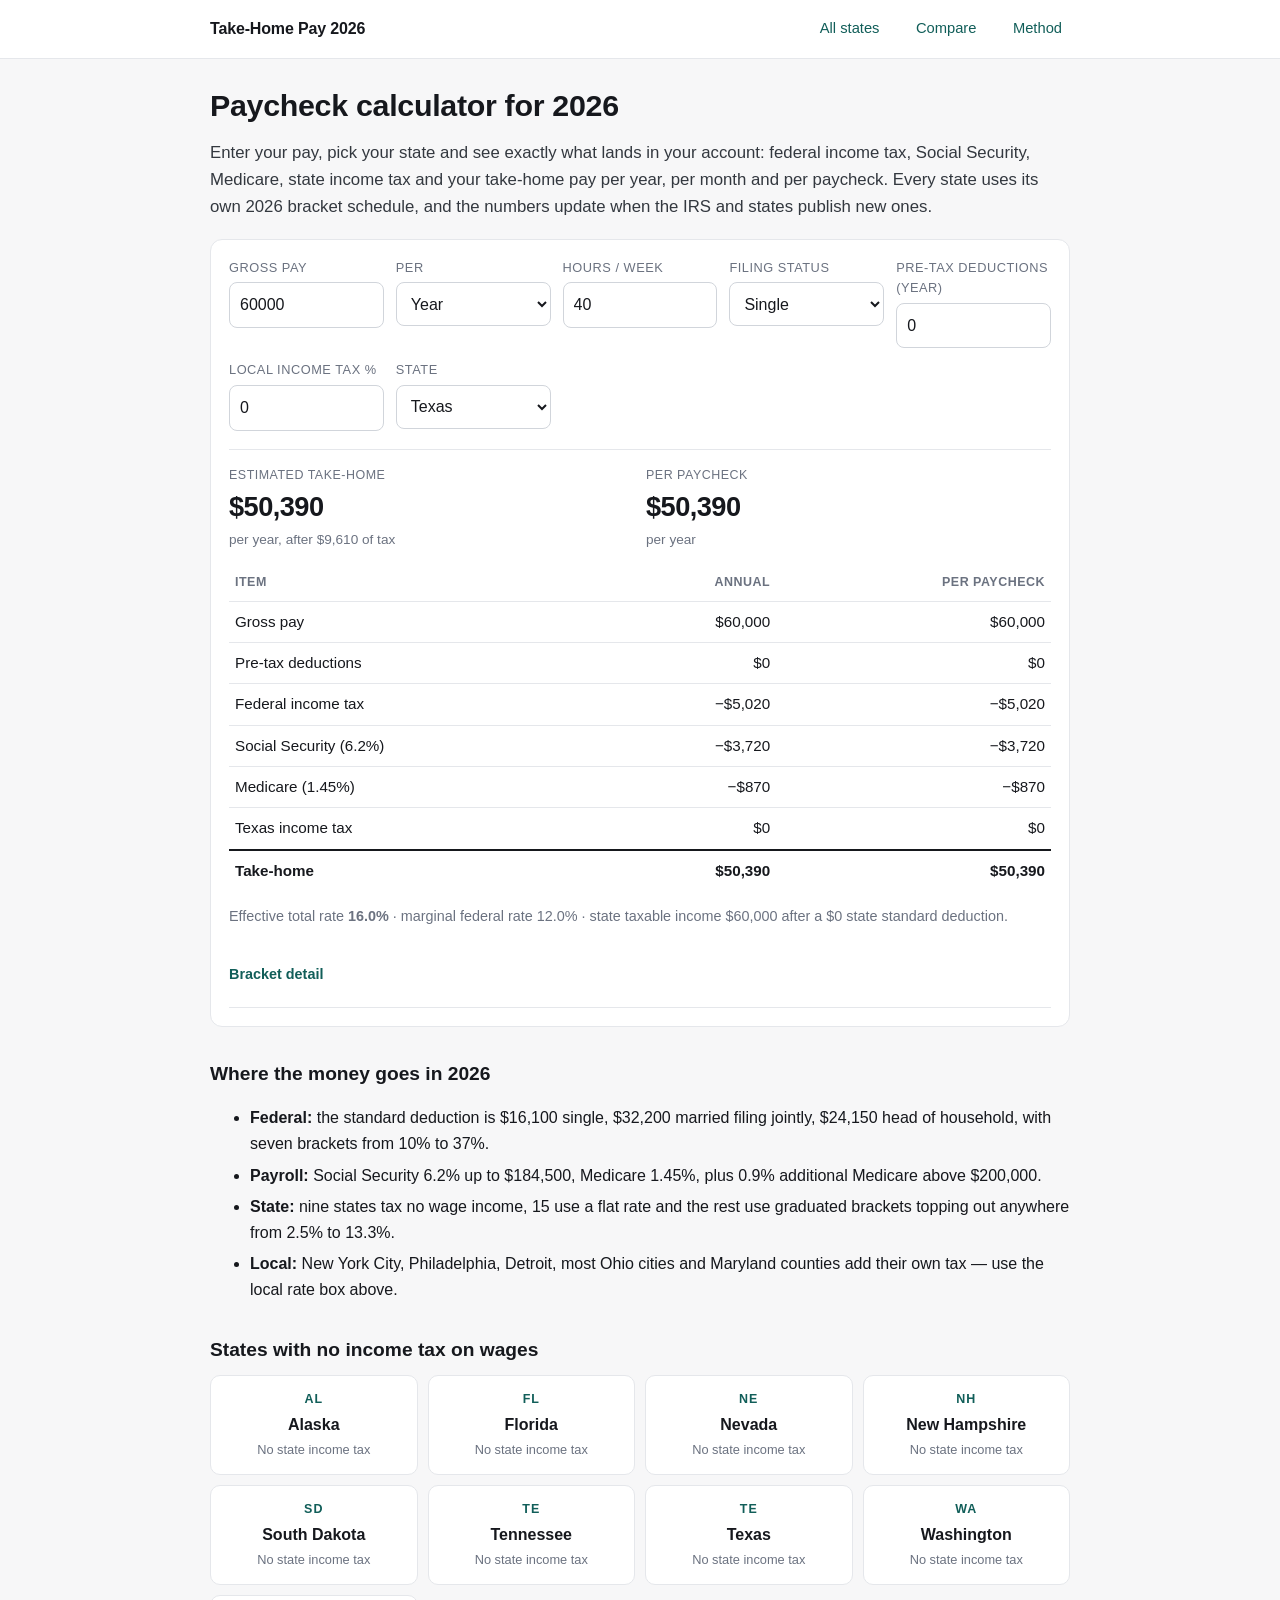
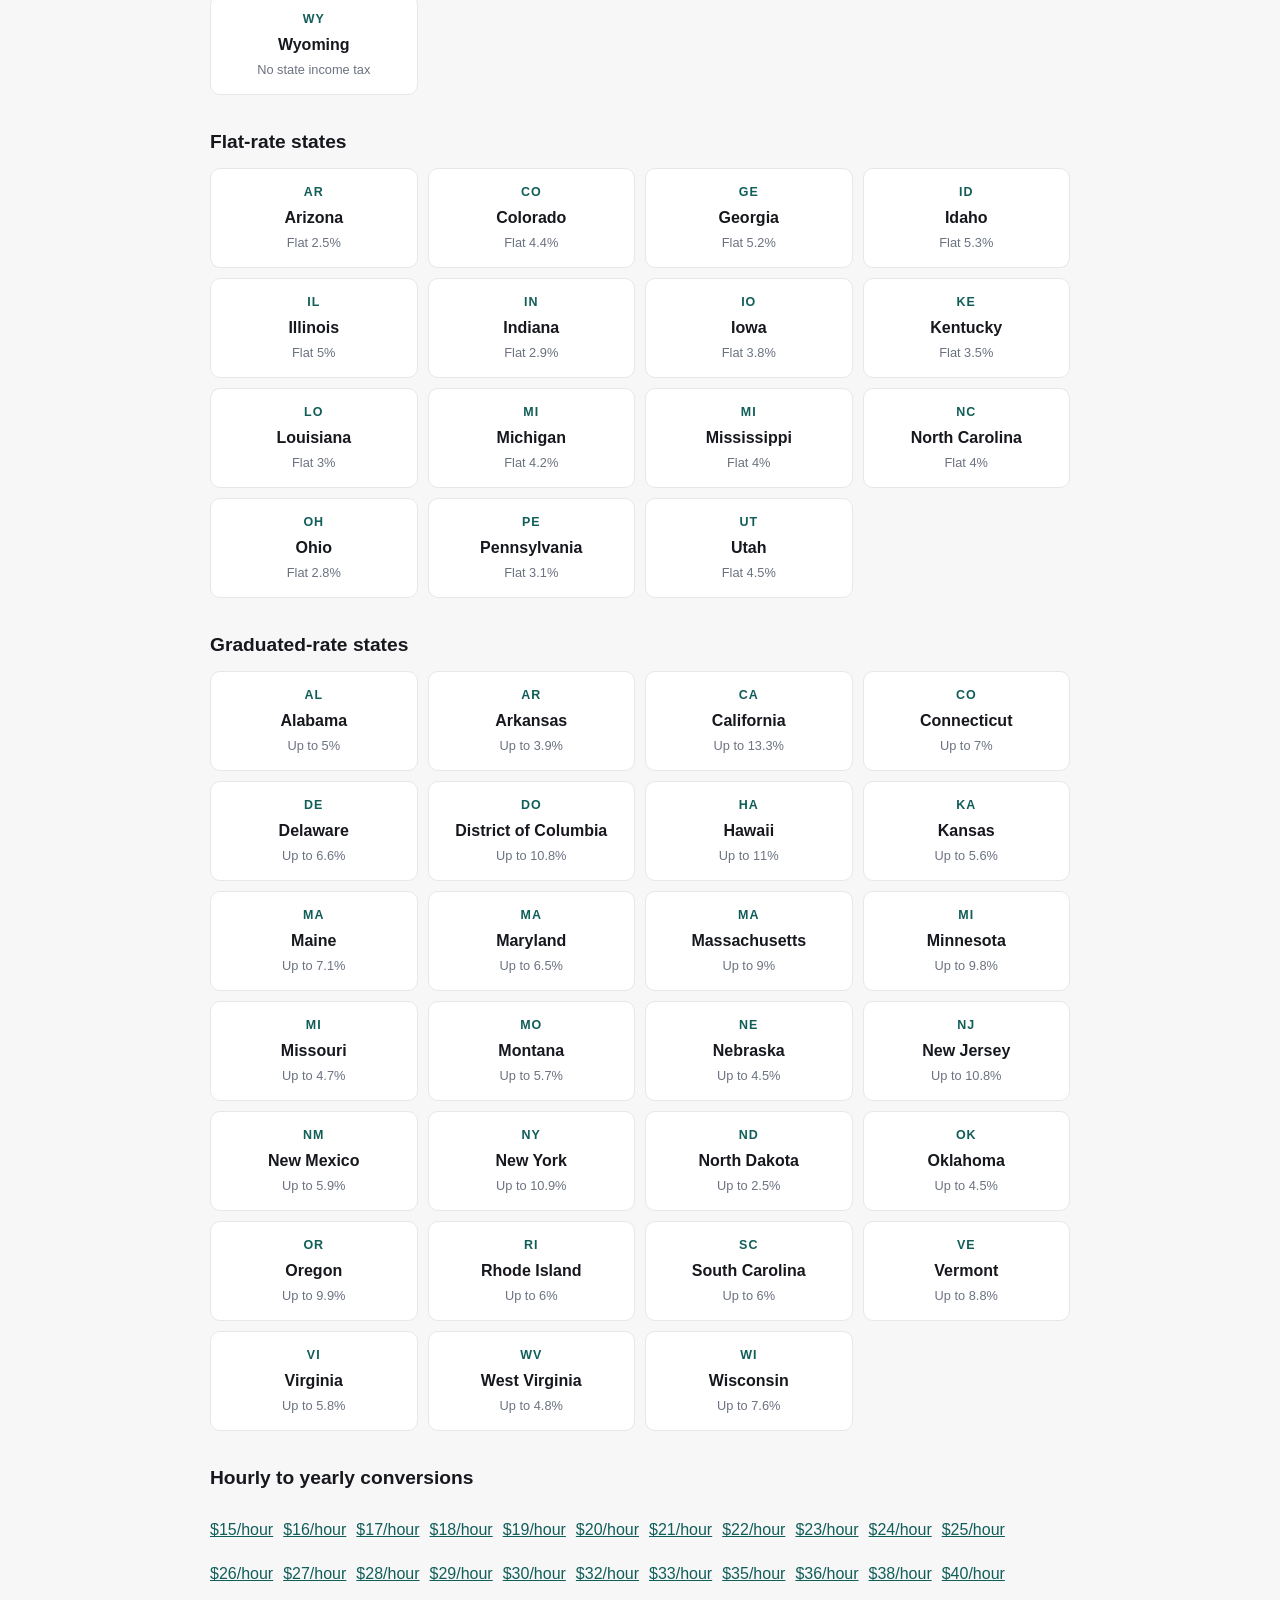
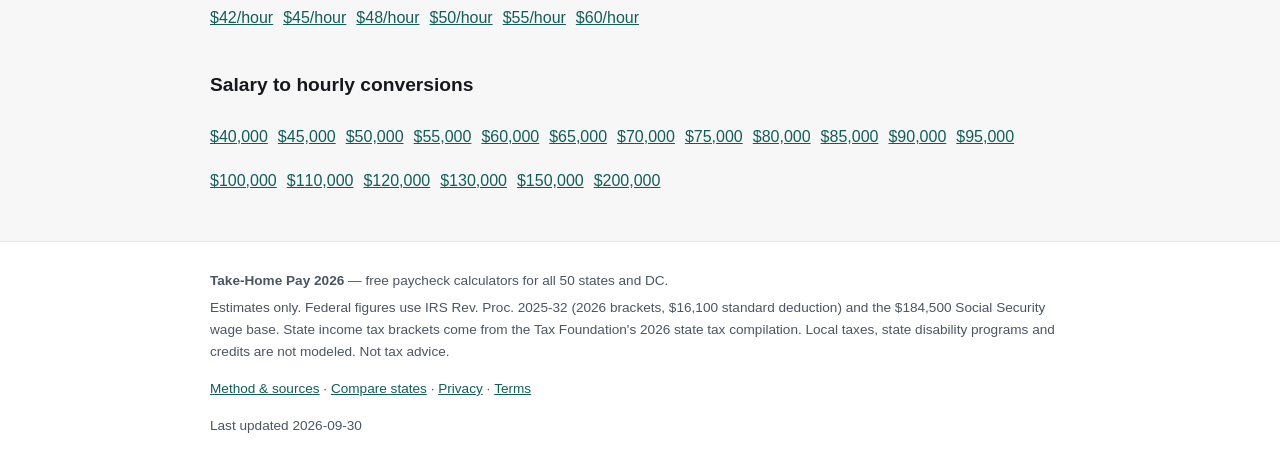
==== paycheck-calculator/index.html @ 3dbefb6e "Add 2026 paycheck calculators at /paycheck-calculator/ (allow crawling of that path only)" ====
<!DOCTYPE html>
<html lang="en">
<head>
<meta charset="utf-8">
<meta name="viewport" content="width=device-width, initial-scale=1">
<title>Paycheck Calculator 2026 — Take-Home Pay by State</title>
<meta name="description" content="Free 2026 paycheck calculator for all 50 states: federal tax, FICA, state income tax and your take-home pay per paycheck.">
<link rel="canonical" href="https://offctrl.ai/paycheck-calculator/">
<link rel="stylesheet" href="assets/styles-e23d2b16.css">
<meta name="google-site-verification" content="">

<meta property="og:title" content="Paycheck Calculator 2026 — Take-Home Pay by State">
<meta property="og:description" content="Free 2026 paycheck calculator for all 50 states: federal tax, FICA, state income tax and your take-home pay per paycheck.">
<meta property="og:type" content="website">
<script type="application/ld+json">{"@context": "https://schema.org", "@type": "WebSite", "name": "Take-Home Pay 2026"}</script>
</head>
<body data-mode="state">
<header class="site-header">
  <div class="wrap">
    <a class="brand" href="index.html">Take&#8209;Home&nbsp;Pay&nbsp;2026</a>
    <nav>
      <a href="index.html">All states</a>
      <a href="compare-take-home-pay-by-state.html">Compare</a>
      <a href="method.html">Method</a>
    </nav>
  </div>
</header>
<main class="wrap">

<h1>Paycheck calculator for 2026</h1>
<p class="lede">Enter your pay, pick your state and see exactly what lands in your account: federal income tax,
Social Security, Medicare, state income tax and your take-home pay per year, per month and per paycheck.
Every state uses its own 2026 bracket schedule, and the numbers update when the IRS and states publish new ones.</p>


<section class="card">
  <form id="calc" class="calc-form" autocomplete="off">
    <div class="field">
      <label for="amount">Gross pay</label>
      <input type="number" id="amount" value="60000" min="0" step="100" inputmode="decimal">
    </div>
    <div class="field">
      <label for="freq">Per</label>
      <select id="freq">
        <option value="annual" selected>Year</option>
        <option value="monthly">Month</option>
        <option value="semimonthly">Semi-monthly</option>
        <option value="biweekly">Two weeks</option>
        <option value="weekly">Week</option>
        <option value="hourly">Hour</option>
      </select>
    </div>
    <div class="field" id="hoursField" hidden>
      <label for="hours">Hours / week</label>
      <input type="number" id="hours" value="40" min="1" max="80" step="1">
    </div>
    <div class="field">
      <label for="status">Filing status</label>
      <select id="status">
        <option value="single" selected>Single</option>
        <option value="mfj">Married filing jointly</option>
        <option value="hoh">Head of household</option>
      </select>
    </div>
    <div class="field">
      <label for="pretax">Pre-tax deductions (year)</label>
      <input type="number" id="pretax" value="0" min="0" step="100">
    </div>
    <div class="field">
      <label for="local">Local income tax %</label>
      <input type="number" id="local" value="0" min="0" max="10" step="0.05">
    </div>
    <div class="field" id="stateField" hidden>
      <label for="state">State</label>
      <select id="state"></select>
    </div>
  </form>

  <div class="results" id="results" aria-live="polite">
    <div class="headline">
      <div><span class="label">Estimated take-home</span><strong id="netAnnual">—</strong><span class="sub" id="netAnnualSub">per year</span></div>
      <div><span class="label">Per paycheck</span><strong id="netPeriod">—</strong><span class="sub" id="netPeriodSub">—</span></div>
    </div>
    <table class="breakdown">
      <thead><tr><th>Item</th><th>Annual</th><th>Per paycheck</th></tr></thead>
      <tbody id="rows"></tbody>
      <tfoot><tr><th>Take-home</th><td id="footNet">—</td><td id="footNetPeriod">—</td></tr></tfoot>
    </table>
    <p class="eff" id="effLine"></p>
    <details class="rates">
      <summary>Bracket detail</summary>
      <ul id="bands"></ul>
    </details>
  </div>
</section>


<section><h2>Where the money goes in 2026</h2>
<ul class="tight">
  <li><strong>Federal:</strong> the standard deduction is $16,100 single, $32,200 married filing jointly, $24,150 head of household, with seven brackets from 10% to 37%.</li>
  <li><strong>Payroll:</strong> Social Security 6.2% up to $184,500, Medicare 1.45%, plus 0.9% additional Medicare above $200,000.</li>
  <li><strong>State:</strong> nine states tax no wage income, 15 use a flat rate and the rest use graduated brackets topping out anywhere from 2.5% to 13.3%.</li>
  <li><strong>Local:</strong> New York City, Philadelphia, Detroit, most Ohio cities and Maryland counties add their own tax — use the local rate box above.</li>
</ul></section>



<section><h2>States with no income tax on wages</h2><div class="state-grid"><a class="state-card" href="alaska-paycheck-calculator.html"><span class="abbr">AL</span><span class="name">Alaska</span><span class="tag">No state income tax</span></a><a class="state-card" href="florida-paycheck-calculator.html"><span class="abbr">FL</span><span class="name">Florida</span><span class="tag">No state income tax</span></a><a class="state-card" href="nevada-paycheck-calculator.html"><span class="abbr">NE</span><span class="name">Nevada</span><span class="tag">No state income tax</span></a><a class="state-card" href="new-hampshire-paycheck-calculator.html"><span class="abbr">NH</span><span class="name">New Hampshire</span><span class="tag">No state income tax</span></a><a class="state-card" href="south-dakota-paycheck-calculator.html"><span class="abbr">SD</span><span class="name">South Dakota</span><span class="tag">No state income tax</span></a><a class="state-card" href="tennessee-paycheck-calculator.html"><span class="abbr">TE</span><span class="name">Tennessee</span><span class="tag">No state income tax</span></a><a class="state-card" href="texas-paycheck-calculator.html"><span class="abbr">TE</span><span class="name">Texas</span><span class="tag">No state income tax</span></a><a class="state-card" href="washington-paycheck-calculator.html"><span class="abbr">WA</span><span class="name">Washington</span><span class="tag">No state income tax</span></a><a class="state-card" href="wyoming-paycheck-calculator.html"><span class="abbr">WY</span><span class="name">Wyoming</span><span class="tag">No state income tax</span></a></div>
<h2>Flat-rate states</h2><div class="state-grid"><a class="state-card" href="arizona-paycheck-calculator.html"><span class="abbr">AR</span><span class="name">Arizona</span><span class="tag">Flat 2.5%</span></a><a class="state-card" href="colorado-paycheck-calculator.html"><span class="abbr">CO</span><span class="name">Colorado</span><span class="tag">Flat 4.4%</span></a><a class="state-card" href="georgia-paycheck-calculator.html"><span class="abbr">GE</span><span class="name">Georgia</span><span class="tag">Flat 5.2%</span></a><a class="state-card" href="idaho-paycheck-calculator.html"><span class="abbr">ID</span><span class="name">Idaho</span><span class="tag">Flat 5.3%</span></a><a class="state-card" href="illinois-paycheck-calculator.html"><span class="abbr">IL</span><span class="name">Illinois</span><span class="tag">Flat 5%</span></a><a class="state-card" href="indiana-paycheck-calculator.html"><span class="abbr">IN</span><span class="name">Indiana</span><span class="tag">Flat 2.9%</span></a><a class="state-card" href="iowa-paycheck-calculator.html"><span class="abbr">IO</span><span class="name">Iowa</span><span class="tag">Flat 3.8%</span></a><a class="state-card" href="kentucky-paycheck-calculator.html"><span class="abbr">KE</span><span class="name">Kentucky</span><span class="tag">Flat 3.5%</span></a><a class="state-card" href="louisiana-paycheck-calculator.html"><span class="abbr">LO</span><span class="name">Louisiana</span><span class="tag">Flat 3%</span></a><a class="state-card" href="michigan-paycheck-calculator.html"><span class="abbr">MI</span><span class="name">Michigan</span><span class="tag">Flat 4.2%</span></a><a class="state-card" href="mississippi-paycheck-calculator.html"><span class="abbr">MI</span><span class="name">Mississippi</span><span class="tag">Flat 4%</span></a><a class="state-card" href="north-carolina-paycheck-calculator.html"><span class="abbr">NC</span><span class="name">North Carolina</span><span class="tag">Flat 4%</span></a><a class="state-card" href="ohio-paycheck-calculator.html"><span class="abbr">OH</span><span class="name">Ohio</span><span class="tag">Flat 2.8%</span></a><a class="state-card" href="pennsylvania-paycheck-calculator.html"><span class="abbr">PE</span><span class="name">Pennsylvania</span><span class="tag">Flat 3.1%</span></a><a class="state-card" href="utah-paycheck-calculator.html"><span class="abbr">UT</span><span class="name">Utah</span><span class="tag">Flat 4.5%</span></a></div>
<h2>Graduated-rate states</h2><div class="state-grid"><a class="state-card" href="alabama-paycheck-calculator.html"><span class="abbr">AL</span><span class="name">Alabama</span><span class="tag">Up to 5%</span></a><a class="state-card" href="arkansas-paycheck-calculator.html"><span class="abbr">AR</span><span class="name">Arkansas</span><span class="tag">Up to 3.9%</span></a><a class="state-card" href="california-paycheck-calculator.html"><span class="abbr">CA</span><span class="name">California</span><span class="tag">Up to 13.3%</span></a><a class="state-card" href="connecticut-paycheck-calculator.html"><span class="abbr">CO</span><span class="name">Connecticut</span><span class="tag">Up to 7%</span></a><a class="state-card" href="delaware-paycheck-calculator.html"><span class="abbr">DE</span><span class="name">Delaware</span><span class="tag">Up to 6.6%</span></a><a class="state-card" href="district-of-columbia-paycheck-calculator.html"><span class="abbr">DO</span><span class="name">District of Columbia</span><span class="tag">Up to 10.8%</span></a><a class="state-card" href="hawaii-paycheck-calculator.html"><span class="abbr">HA</span><span class="name">Hawaii</span><span class="tag">Up to 11%</span></a><a class="state-card" href="kansas-paycheck-calculator.html"><span class="abbr">KA</span><span class="name">Kansas</span><span class="tag">Up to 5.6%</span></a><a class="state-card" href="maine-paycheck-calculator.html"><span class="abbr">MA</span><span class="name">Maine</span><span class="tag">Up to 7.1%</span></a><a class="state-card" href="maryland-paycheck-calculator.html"><span class="abbr">MA</span><span class="name">Maryland</span><span class="tag">Up to 6.5%</span></a><a class="state-card" href="massachusetts-paycheck-calculator.html"><span class="abbr">MA</span><span class="name">Massachusetts</span><span class="tag">Up to 9%</span></a><a class="state-card" href="minnesota-paycheck-calculator.html"><span class="abbr">MI</span><span class="name">Minnesota</span><span class="tag">Up to 9.8%</span></a><a class="state-card" href="missouri-paycheck-calculator.html"><span class="abbr">MI</span><span class="name">Missouri</span><span class="tag">Up to 4.7%</span></a><a class="state-card" href="montana-paycheck-calculator.html"><span class="abbr">MO</span><span class="name">Montana</span><span class="tag">Up to 5.7%</span></a><a class="state-card" href="nebraska-paycheck-calculator.html"><span class="abbr">NE</span><span class="name">Nebraska</span><span class="tag">Up to 4.5%</span></a><a class="state-card" href="new-jersey-paycheck-calculator.html"><span class="abbr">NJ</span><span class="name">New Jersey</span><span class="tag">Up to 10.8%</span></a><a class="state-card" href="new-mexico-paycheck-calculator.html"><span class="abbr">NM</span><span class="name">New Mexico</span><span class="tag">Up to 5.9%</span></a><a class="state-card" href="new-york-paycheck-calculator.html"><span class="abbr">NY</span><span class="name">New York</span><span class="tag">Up to 10.9%</span></a><a class="state-card" href="north-dakota-paycheck-calculator.html"><span class="abbr">ND</span><span class="name">North Dakota</span><span class="tag">Up to 2.5%</span></a><a class="state-card" href="oklahoma-paycheck-calculator.html"><span class="abbr">OK</span><span class="name">Oklahoma</span><span class="tag">Up to 4.5%</span></a><a class="state-card" href="oregon-paycheck-calculator.html"><span class="abbr">OR</span><span class="name">Oregon</span><span class="tag">Up to 9.9%</span></a><a class="state-card" href="rhode-island-paycheck-calculator.html"><span class="abbr">RI</span><span class="name">Rhode Island</span><span class="tag">Up to 6%</span></a><a class="state-card" href="south-carolina-paycheck-calculator.html"><span class="abbr">SC</span><span class="name">South Carolina</span><span class="tag">Up to 6%</span></a><a class="state-card" href="vermont-paycheck-calculator.html"><span class="abbr">VE</span><span class="name">Vermont</span><span class="tag">Up to 8.8%</span></a><a class="state-card" href="virginia-paycheck-calculator.html"><span class="abbr">VI</span><span class="name">Virginia</span><span class="tag">Up to 5.8%</span></a><a class="state-card" href="west-virginia-paycheck-calculator.html"><span class="abbr">WV</span><span class="name">West Virginia</span><span class="tag">Up to 4.8%</span></a><a class="state-card" href="wisconsin-paycheck-calculator.html"><span class="abbr">WI</span><span class="name">Wisconsin</span><span class="tag">Up to 7.6%</span></a></div></section>

<section>
  <h2>Hourly to yearly conversions</h2>
  <p class="statelinks"><a href="15-an-hour-is-how-much-a-year.html">$15/hour</a> <a href="16-an-hour-is-how-much-a-year.html">$16/hour</a> <a href="17-an-hour-is-how-much-a-year.html">$17/hour</a> <a href="18-an-hour-is-how-much-a-year.html">$18/hour</a> <a href="19-an-hour-is-how-much-a-year.html">$19/hour</a> <a href="20-an-hour-is-how-much-a-year.html">$20/hour</a> <a href="21-an-hour-is-how-much-a-year.html">$21/hour</a> <a href="22-an-hour-is-how-much-a-year.html">$22/hour</a> <a href="23-an-hour-is-how-much-a-year.html">$23/hour</a> <a href="24-an-hour-is-how-much-a-year.html">$24/hour</a> <a href="25-an-hour-is-how-much-a-year.html">$25/hour</a> <a href="26-an-hour-is-how-much-a-year.html">$26/hour</a> <a href="27-an-hour-is-how-much-a-year.html">$27/hour</a> <a href="28-an-hour-is-how-much-a-year.html">$28/hour</a> <a href="29-an-hour-is-how-much-a-year.html">$29/hour</a> <a href="30-an-hour-is-how-much-a-year.html">$30/hour</a> <a href="32-an-hour-is-how-much-a-year.html">$32/hour</a> <a href="33-an-hour-is-how-much-a-year.html">$33/hour</a> <a href="35-an-hour-is-how-much-a-year.html">$35/hour</a> <a href="36-an-hour-is-how-much-a-year.html">$36/hour</a> <a href="38-an-hour-is-how-much-a-year.html">$38/hour</a> <a href="40-an-hour-is-how-much-a-year.html">$40/hour</a> <a href="42-an-hour-is-how-much-a-year.html">$42/hour</a> <a href="45-an-hour-is-how-much-a-year.html">$45/hour</a> <a href="48-an-hour-is-how-much-a-year.html">$48/hour</a> <a href="50-an-hour-is-how-much-a-year.html">$50/hour</a> <a href="55-an-hour-is-how-much-a-year.html">$55/hour</a> <a href="60-an-hour-is-how-much-a-year.html">$60/hour</a></p>
</section>

<section>
  <h2>Salary to hourly conversions</h2>
  <p class="statelinks"><a href="40000-a-year-is-how-much-an-hour.html">$40,000</a> <a href="45000-a-year-is-how-much-an-hour.html">$45,000</a> <a href="50000-a-year-is-how-much-an-hour.html">$50,000</a> <a href="55000-a-year-is-how-much-an-hour.html">$55,000</a> <a href="60000-a-year-is-how-much-an-hour.html">$60,000</a> <a href="65000-a-year-is-how-much-an-hour.html">$65,000</a> <a href="70000-a-year-is-how-much-an-hour.html">$70,000</a> <a href="75000-a-year-is-how-much-an-hour.html">$75,000</a> <a href="80000-a-year-is-how-much-an-hour.html">$80,000</a> <a href="85000-a-year-is-how-much-an-hour.html">$85,000</a> <a href="90000-a-year-is-how-much-an-hour.html">$90,000</a> <a href="95000-a-year-is-how-much-an-hour.html">$95,000</a> <a href="100000-a-year-is-how-much-an-hour.html">$100,000</a> <a href="110000-a-year-is-how-much-an-hour.html">$110,000</a> <a href="120000-a-year-is-how-much-an-hour.html">$120,000</a> <a href="130000-a-year-is-how-much-an-hour.html">$130,000</a> <a href="150000-a-year-is-how-much-an-hour.html">$150,000</a> <a href="200000-a-year-is-how-much-an-hour.html">$200,000</a></p>
</section>
</main>
<footer class="site-footer">
  <div class="wrap">
    <p><strong>Take-Home Pay 2026</strong> — free paycheck calculators for all 50 states and DC.</p>
    <p>Estimates only. Federal figures use IRS Rev. Proc. 2025-32 (2026 brackets, $16,100 standard deduction) and the
    $184,500 Social Security wage base. State income tax brackets come from the Tax Foundation's 2026 state tax
    compilation. Local taxes, state disability programs and credits are not modeled. Not tax advice.</p>
    <p><a href="method.html">Method &amp; sources</a> · <a href="compare-take-home-pay-by-state.html">Compare states</a> · <a href="privacy.html">Privacy</a> · <a href="terms.html">Terms</a></p>
    <p class="muted">Last updated 2026-09-30</p>
  </div>
</footer>

<script src="assets/states-data-8b774c60.js"></script>
<script src="assets/engine-64e08894.js"></script>
<script src="assets/app-02b5b086.js"></script>
</body>
</html>
---- paycheck-calculator/assets/styles-e23d2b16.css ----
:root {
  --ink: #16181d;
  --muted: #6b7280;
  --line: #e5e7eb;
  --bg: #f7f7f8;
  --card: #ffffff;
  --accent: #115e59;
  --accent-soft: #ecfdf5;
}
* { box-sizing: border-box; }
html { -webkit-text-size-adjust: 100%; }
body {
  margin: 0;
  background: var(--bg);
  color: var(--ink);
  font: 16px/1.6 -apple-system, BlinkMacSystemFont, "Segoe UI", Roboto, Helvetica, Arial, sans-serif;
}
.wrap { max-width: 900px; margin: 0 auto; padding: 0 20px; }
a { color: var(--accent); }
h1 { font-size: 1.9rem; line-height: 1.2; margin: 28px 0 12px; letter-spacing: -0.01em; }
h2 { font-size: 1.2rem; margin: 32px 0 10px; }
.lede { font-size: 1.05rem; color: #33383f; }
.muted { color: var(--muted); font-size: 0.9rem; }
ul.tight li, ol.tight li { margin-bottom: 6px; }

.site-header { background: var(--card); border-bottom: 1px solid var(--line); }
.site-header .wrap { display: flex; align-items: center; justify-content: space-between; min-height: 58px; }
.brand { font-weight: 700; text-decoration: none; color: var(--ink); letter-spacing: -0.01em; }
.site-header nav a { margin-left: 16px; text-decoration: none; font-size: 0.92rem; }

.card { background: var(--card); border: 1px solid var(--line); border-radius: 12px; padding: 18px; margin: 18px 0 8px; }
.calc-form { display: grid; grid-template-columns: repeat(auto-fit, minmax(148px, 1fr)); gap: 12px; }
.field { display: flex; flex-direction: column; gap: 4px; min-width: 0; }
.field label { font-size: 0.8rem; text-transform: uppercase; letter-spacing: 0.04em; color: var(--muted); }
.field input, .field select {
  font: inherit; padding: 9px 10px; border: 1px solid #d1d5db; border-radius: 8px; background: #fff; color: var(--ink);
  width: 100%; min-width: 0; max-width: 100%;
}
.field input:focus, .field select:focus { outline: 2px solid var(--accent); outline-offset: 1px; }

.results { margin-top: 18px; border-top: 1px solid var(--line); padding-top: 16px; }
.headline { display: grid; grid-template-columns: repeat(auto-fit, minmax(200px, 1fr)); gap: 12px; }
.headline .label { display: block; font-size: 0.78rem; text-transform: uppercase; letter-spacing: 0.04em; color: var(--muted); }
.headline strong { display: block; font-size: 1.7rem; letter-spacing: -0.02em; }
.headline .sub { display: block; font-size: 0.85rem; color: var(--muted); }

table { width: 100%; border-collapse: collapse; margin-top: 14px; font-size: 0.95rem; }
.breakdown th, .breakdown td { text-align: right; padding: 8px 6px; border-bottom: 1px solid var(--line); }
.breakdown th:first-child, .breakdown td:first-child { text-align: left; }
.breakdown thead th { font-size: 0.78rem; text-transform: uppercase; letter-spacing: 0.04em; color: var(--muted); }
.breakdown tfoot th, .breakdown tfoot td { font-weight: 700; border-top: 2px solid var(--ink); border-bottom: none; }

.examples th, .examples td { text-align: right; padding: 8px 6px; border-bottom: 1px solid var(--line); font-variant-numeric: tabular-nums; }
.examples th:first-child, .examples td:first-child { text-align: left; }
.examples thead th { font-size: 0.78rem; text-transform: uppercase; letter-spacing: 0.04em; color: var(--muted); }
.examples tbody tr:nth-child(odd) { background: #fafafa; }

.facts th, .facts td { text-align: left; padding: 8px 6px; border-bottom: 1px solid var(--line); }
.facts th { font-weight: 600; width: 46%; }

.eff { font-size: 0.9rem; color: var(--muted); }
.rates summary { cursor: pointer; font-size: 0.9rem; color: var(--accent); }
.rates ul { margin: 8px 0 0; padding-left: 18px; font-size: 0.9rem; }

details { border-bottom: 1px solid var(--line); padding: 10px 0; }
details summary { cursor: pointer; font-weight: 600; }
details p { margin: 8px 0 0; color: #33383f; }

.state-grid { display: grid; grid-template-columns: repeat(auto-fit, minmax(190px, 1fr)); gap: 10px; }
.state-card {
  display: flex; flex-direction: column; gap: 2px; padding: 14px; background: var(--card);
  border: 1px solid var(--line); border-radius: 10px; text-decoration: none; color: var(--ink);
}
.state-card:hover { border-color: var(--accent); background: var(--accent-soft); }
.state-card .abbr { font-size: 0.78rem; font-weight: 700; color: var(--accent); letter-spacing: 0.08em; }
.state-card .name { font-weight: 600; }
.state-card .tag { font-size: 0.8rem; color: var(--muted); }
.statelinks { display: flex; flex-wrap: wrap; gap: 8px 14px; }

.site-footer { border-top: 1px solid var(--line); background: var(--card); margin-top: 40px; padding: 22px 0 30px; }
.site-footer p { margin: 6px 0; font-size: 0.85rem; color: #4b5563; }

/* v2 additions: state data, compare tool, bracket tables */
.two-col { display: grid; grid-template-columns: repeat(auto-fit, minmax(240px, 1fr)); gap: 22px; }
.two-col h3 { font-size: 1rem; margin: 10px 0 4px; }
.note { background: #fffbeb; border: 1px solid #fde68a; border-radius: 8px; padding: 10px 12px; font-size: 0.92rem; }
.warn { color: #b45309; font-weight: 600; }
.verdict { font-size: 1.02rem; background: var(--accent-soft); border-left: 3px solid var(--accent); padding: 10px 12px; border-radius: 0 8px 8px 0; }
.examples tr.alt td { background: #f3f4f6; font-style: normal; }

/* Mobile fixes: scrollable data tables, 44px tap targets */
.tablewrap { overflow-x: auto; -webkit-overflow-scrolling: touch; margin: 14px -6px 0; padding: 0 6px 2px; }
.tablewrap table { margin-top: 0; }
.tablewrap::-webkit-scrollbar { height: 6px; }
.tablewrap::-webkit-scrollbar-thumb { background: #d1d5db; border-radius: 3px; }

.site-header nav a, .statelinks a, .site-footer a, .state-card { display: inline-flex; align-items: center; min-height: 40px; }
.site-header nav a { padding: 0 8px; }
.statelinks { gap: 4px 10px; }
details summary { display: flex; align-items: center; min-height: 44px; }
.field input, .field select { min-height: 44px; }
.brand { min-height: 44px; display: inline-flex; align-items: center; }

@media (max-width: 620px) {
  /* header: brand on its own row, nav below in one line */
  .site-header .wrap { flex-direction: column; align-items: flex-start; gap: 0; padding-top: 6px; }
  .brand { font-size: 0.95rem; min-height: 40px; }
  .site-header nav { display: flex; width: 100%; }
  .site-header nav a { margin-left: 0; padding: 0 12px 0 0; font-size: 0.88rem; min-height: 40px; }
  .site-header { padding-bottom: 2px; }
}

@media (max-width: 560px) {
  h1 { font-size: 1.5rem; }
  h2 { font-size: 1.1rem; }
  .headline strong { font-size: 1.45rem; }
  .card { padding: 14px; border-radius: 10px; }
  .calc-form { grid-template-columns: repeat(2, minmax(0, 1fr)); gap: 10px; }
  .calc-form .field:nth-child(5), .calc-form .field:nth-child(6) { grid-column: 1 / -1; }
  .examples th, .examples td { font-size: 0.78rem; padding: 7px 5px; white-space: nowrap; }
  /* Wide tables become stacked cards on phones: no sideways scrolling needed */
  .tablewrap { overflow-x: visible; margin: 12px 0 0; padding: 0; }
  .examples.wide thead { display: none; }
  .examples.wide, .examples.wide tbody, .examples.wide tr, .examples.wide td { display: block; width: 100%; }
  .examples.wide tr { border-bottom: 1px solid var(--line); padding: 8px 0; }
  .examples.wide td {
    display: flex; justify-content: space-between; gap: 12px; text-align: right;
    border: none; padding: 3px 0; white-space: normal; font-size: 0.88rem;
  }
  .examples.wide td::before {
    content: attr(data-label); color: var(--muted); font-size: 0.72rem;
    text-transform: uppercase; letter-spacing: 0.04em; text-align: left; flex: 0 0 auto; padding-top: 2px;
  }
  .examples.wide td:first-child { font-weight: 600; }
  .examples:not(.wide) th, .examples:not(.wide) td { font-size: 0.8rem; padding: 6px 4px; }
  .breakdown th, .breakdown td { font-size: 0.82rem; padding: 7px 4px; }
  .facts th { width: 52%; font-size: 0.85rem; }
  .two-col { gap: 14px; }
}

/* Ad slots: height is reserved so ads cannot shift the layout (CLS) */
.ad-slot { margin: 22px 0; }
.ad-slot .ad-label { display: block; font-size: 0.7rem; text-transform: uppercase; letter-spacing: 0.05em; color: var(--muted); margin-bottom: 4px; }
.ad-slot ins, .ad-slot .ad-box {
  display: block; min-height: 280px; background: #fff; border: 1px dashed var(--line);
  border-radius: 10px; overflow: hidden;
}
@media (max-width: 560px) { .ad-slot ins, .ad-slot .ad-box { min-height: 250px; } }
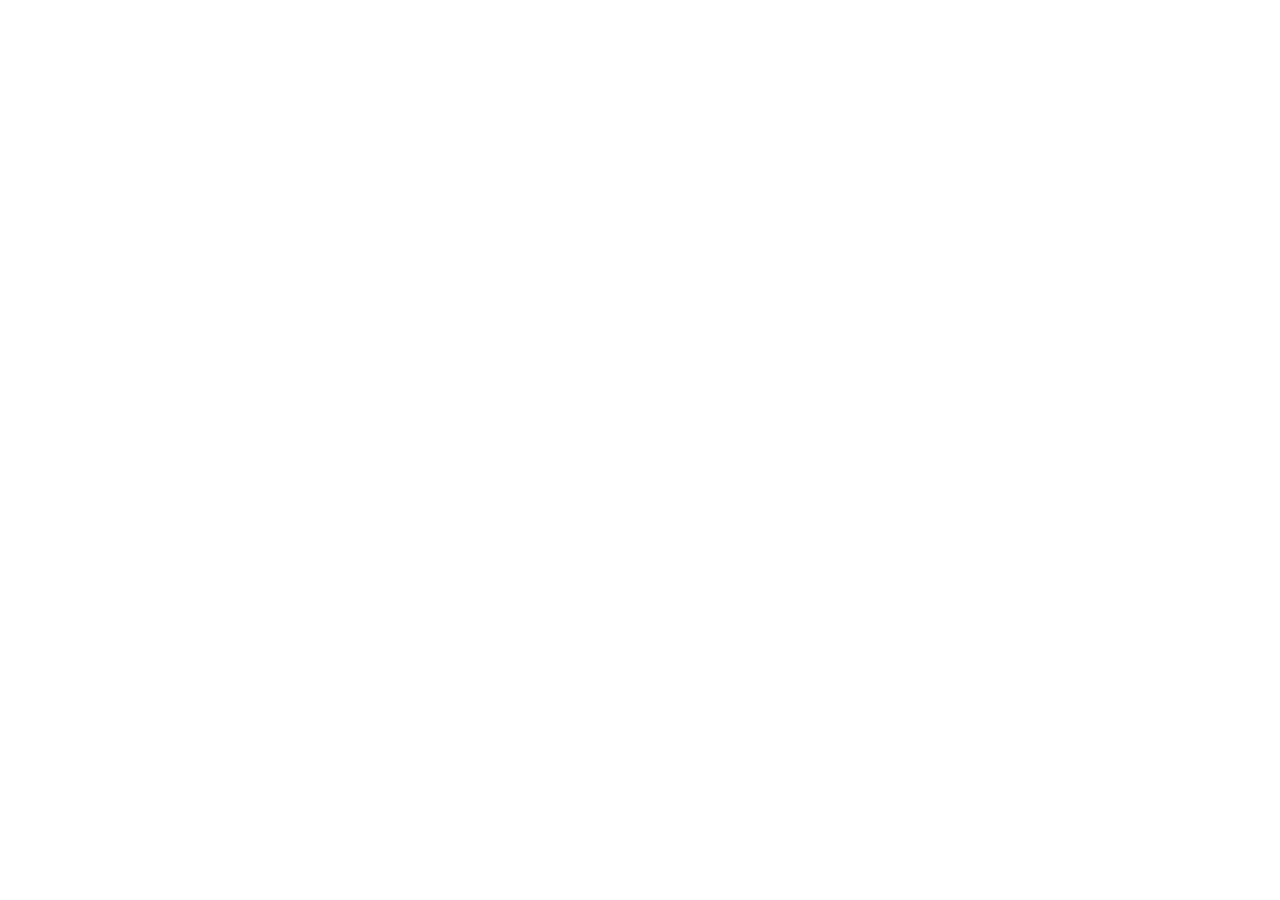
==== commit 9bdab4ec: "Move paycheck calculators to calc.offctrl.ai; keep a redirect at the old path; restore private robot" ====
--- a/paycheck-calculator/index.html
+++ b/paycheck-calculator/index.html
@@ -2,136 +2,12 @@
 <html lang="en">
 <head>
 <meta charset="utf-8">
-<meta name="viewport" content="width=device-width, initial-scale=1">
-<title>Paycheck Calculator 2026 — Take-Home Pay by State</title>
-<meta name="description" content="Free 2026 paycheck calculator for all 50 states: federal tax, FICA, state income tax and your take-home pay per paycheck.">
-<link rel="canonical" href="https://offctrl.ai/paycheck-calculator/">
-<link rel="stylesheet" href="assets/styles-e23d2b16.css">
-<meta name="google-site-verification" content="">
-
-<meta property="og:title" content="Paycheck Calculator 2026 — Take-Home Pay by State">
-<meta property="og:description" content="Free 2026 paycheck calculator for all 50 states: federal tax, FICA, state income tax and your take-home pay per paycheck.">
-<meta property="og:type" content="website">
-<script type="application/ld+json">{"@context": "https://schema.org", "@type": "WebSite", "name": "Take-Home Pay 2026"}</script>
+<title>Moved — Paycheck Calculators</title>
+<link rel="canonical" href="https://calc.offctrl.ai/">
+<meta name="robots" content="noindex, follow">
+<meta http-equiv="refresh" content="0; url=https://calc.offctrl.ai/">
 </head>
-<body data-mode="state">
-<header class="site-header">
-  <div class="wrap">
-    <a class="brand" href="index.html">Take&#8209;Home&nbsp;Pay&nbsp;2026</a>
-    <nav>
-      <a href="index.html">All states</a>
-      <a href="compare-take-home-pay-by-state.html">Compare</a>
-      <a href="method.html">Method</a>
-    </nav>
-  </div>
-</header>
-<main class="wrap">
-
-<h1>Paycheck calculator for 2026</h1>
-<p class="lede">Enter your pay, pick your state and see exactly what lands in your account: federal income tax,
-Social Security, Medicare, state income tax and your take-home pay per year, per month and per paycheck.
-Every state uses its own 2026 bracket schedule, and the numbers update when the IRS and states publish new ones.</p>
-
-
-<section class="card">
-  <form id="calc" class="calc-form" autocomplete="off">
-    <div class="field">
-      <label for="amount">Gross pay</label>
-      <input type="number" id="amount" value="60000" min="0" step="100" inputmode="decimal">
-    </div>
-    <div class="field">
-      <label for="freq">Per</label>
-      <select id="freq">
-        <option value="annual" selected>Year</option>
-        <option value="monthly">Month</option>
-        <option value="semimonthly">Semi-monthly</option>
-        <option value="biweekly">Two weeks</option>
-        <option value="weekly">Week</option>
-        <option value="hourly">Hour</option>
-      </select>
-    </div>
-    <div class="field" id="hoursField" hidden>
-      <label for="hours">Hours / week</label>
-      <input type="number" id="hours" value="40" min="1" max="80" step="1">
-    </div>
-    <div class="field">
-      <label for="status">Filing status</label>
-      <select id="status">
-        <option value="single" selected>Single</option>
-        <option value="mfj">Married filing jointly</option>
-        <option value="hoh">Head of household</option>
-      </select>
-    </div>
-    <div class="field">
-      <label for="pretax">Pre-tax deductions (year)</label>
-      <input type="number" id="pretax" value="0" min="0" step="100">
-    </div>
-    <div class="field">
-      <label for="local">Local income tax %</label>
-      <input type="number" id="local" value="0" min="0" max="10" step="0.05">
-    </div>
-    <div class="field" id="stateField" hidden>
-      <label for="state">State</label>
-      <select id="state"></select>
-    </div>
-  </form>
-
-  <div class="results" id="results" aria-live="polite">
-    <div class="headline">
-      <div><span class="label">Estimated take-home</span><strong id="netAnnual">—</strong><span class="sub" id="netAnnualSub">per year</span></div>
-      <div><span class="label">Per paycheck</span><strong id="netPeriod">—</strong><span class="sub" id="netPeriodSub">—</span></div>
-    </div>
-    <table class="breakdown">
-      <thead><tr><th>Item</th><th>Annual</th><th>Per paycheck</th></tr></thead>
-      <tbody id="rows"></tbody>
-      <tfoot><tr><th>Take-home</th><td id="footNet">—</td><td id="footNetPeriod">—</td></tr></tfoot>
-    </table>
-    <p class="eff" id="effLine"></p>
-    <details class="rates">
-      <summary>Bracket detail</summary>
-      <ul id="bands"></ul>
-    </details>
-  </div>
-</section>
-
-
-<section><h2>Where the money goes in 2026</h2>
-<ul class="tight">
-  <li><strong>Federal:</strong> the standard deduction is $16,100 single, $32,200 married filing jointly, $24,150 head of household, with seven brackets from 10% to 37%.</li>
-  <li><strong>Payroll:</strong> Social Security 6.2% up to $184,500, Medicare 1.45%, plus 0.9% additional Medicare above $200,000.</li>
-  <li><strong>State:</strong> nine states tax no wage income, 15 use a flat rate and the rest use graduated brackets topping out anywhere from 2.5% to 13.3%.</li>
-  <li><strong>Local:</strong> New York City, Philadelphia, Detroit, most Ohio cities and Maryland counties add their own tax — use the local rate box above.</li>
-</ul></section>
-
-
-
-<section><h2>States with no income tax on wages</h2><div class="state-grid"><a class="state-card" href="alaska-paycheck-calculator.html"><span class="abbr">AL</span><span class="name">Alaska</span><span class="tag">No state income tax</span></a><a class="state-card" href="florida-paycheck-calculator.html"><span class="abbr">FL</span><span class="name">Florida</span><span class="tag">No state income tax</span></a><a class="state-card" href="nevada-paycheck-calculator.html"><span class="abbr">NE</span><span class="name">Nevada</span><span class="tag">No state income tax</span></a><a class="state-card" href="new-hampshire-paycheck-calculator.html"><span class="abbr">NH</span><span class="name">New Hampshire</span><span class="tag">No state income tax</span></a><a class="state-card" href="south-dakota-paycheck-calculator.html"><span class="abbr">SD</span><span class="name">South Dakota</span><span class="tag">No state income tax</span></a><a class="state-card" href="tennessee-paycheck-calculator.html"><span class="abbr">TE</span><span class="name">Tennessee</span><span class="tag">No state income tax</span></a><a class="state-card" href="texas-paycheck-calculator.html"><span class="abbr">TE</span><span class="name">Texas</span><span class="tag">No state income tax</span></a><a class="state-card" href="washington-paycheck-calculator.html"><span class="abbr">WA</span><span class="name">Washington</span><span class="tag">No state income tax</span></a><a class="state-card" href="wyoming-paycheck-calculator.html"><span class="abbr">WY</span><span class="name">Wyoming</span><span class="tag">No state income tax</span></a></div>
-<h2>Flat-rate states</h2><div class="state-grid"><a class="state-card" href="arizona-paycheck-calculator.html"><span class="abbr">AR</span><span class="name">Arizona</span><span class="tag">Flat 2.5%</span></a><a class="state-card" href="colorado-paycheck-calculator.html"><span class="abbr">CO</span><span class="name">Colorado</span><span class="tag">Flat 4.4%</span></a><a class="state-card" href="georgia-paycheck-calculator.html"><span class="abbr">GE</span><span class="name">Georgia</span><span class="tag">Flat 5.2%</span></a><a class="state-card" href="idaho-paycheck-calculator.html"><span class="abbr">ID</span><span class="name">Idaho</span><span class="tag">Flat 5.3%</span></a><a class="state-card" href="illinois-paycheck-calculator.html"><span class="abbr">IL</span><span class="name">Illinois</span><span class="tag">Flat 5%</span></a><a class="state-card" href="indiana-paycheck-calculator.html"><span class="abbr">IN</span><span class="name">Indiana</span><span class="tag">Flat 2.9%</span></a><a class="state-card" href="iowa-paycheck-calculator.html"><span class="abbr">IO</span><span class="name">Iowa</span><span class="tag">Flat 3.8%</span></a><a class="state-card" href="kentucky-paycheck-calculator.html"><span class="abbr">KE</span><span class="name">Kentucky</span><span class="tag">Flat 3.5%</span></a><a class="state-card" href="louisiana-paycheck-calculator.html"><span class="abbr">LO</span><span class="name">Louisiana</span><span class="tag">Flat 3%</span></a><a class="state-card" href="michigan-paycheck-calculator.html"><span class="abbr">MI</span><span class="name">Michigan</span><span class="tag">Flat 4.2%</span></a><a class="state-card" href="mississippi-paycheck-calculator.html"><span class="abbr">MI</span><span class="name">Mississippi</span><span class="tag">Flat 4%</span></a><a class="state-card" href="north-carolina-paycheck-calculator.html"><span class="abbr">NC</span><span class="name">North Carolina</span><span class="tag">Flat 4%</span></a><a class="state-card" href="ohio-paycheck-calculator.html"><span class="abbr">OH</span><span class="name">Ohio</span><span class="tag">Flat 2.8%</span></a><a class="state-card" href="pennsylvania-paycheck-calculator.html"><span class="abbr">PE</span><span class="name">Pennsylvania</span><span class="tag">Flat 3.1%</span></a><a class="state-card" href="utah-paycheck-calculator.html"><span class="abbr">UT</span><span class="name">Utah</span><span class="tag">Flat 4.5%</span></a></div>
-<h2>Graduated-rate states</h2><div class="state-grid"><a class="state-card" href="alabama-paycheck-calculator.html"><span class="abbr">AL</span><span class="name">Alabama</span><span class="tag">Up to 5%</span></a><a class="state-card" href="arkansas-paycheck-calculator.html"><span class="abbr">AR</span><span class="name">Arkansas</span><span class="tag">Up to 3.9%</span></a><a class="state-card" href="california-paycheck-calculator.html"><span class="abbr">CA</span><span class="name">California</span><span class="tag">Up to 13.3%</span></a><a class="state-card" href="connecticut-paycheck-calculator.html"><span class="abbr">CO</span><span class="name">Connecticut</span><span class="tag">Up to 7%</span></a><a class="state-card" href="delaware-paycheck-calculator.html"><span class="abbr">DE</span><span class="name">Delaware</span><span class="tag">Up to 6.6%</span></a><a class="state-card" href="district-of-columbia-paycheck-calculator.html"><span class="abbr">DO</span><span class="name">District of Columbia</span><span class="tag">Up to 10.8%</span></a><a class="state-card" href="hawaii-paycheck-calculator.html"><span class="abbr">HA</span><span class="name">Hawaii</span><span class="tag">Up to 11%</span></a><a class="state-card" href="kansas-paycheck-calculator.html"><span class="abbr">KA</span><span class="name">Kansas</span><span class="tag">Up to 5.6%</span></a><a class="state-card" href="maine-paycheck-calculator.html"><span class="abbr">MA</span><span class="name">Maine</span><span class="tag">Up to 7.1%</span></a><a class="state-card" href="maryland-paycheck-calculator.html"><span class="abbr">MA</span><span class="name">Maryland</span><span class="tag">Up to 6.5%</span></a><a class="state-card" href="massachusetts-paycheck-calculator.html"><span class="abbr">MA</span><span class="name">Massachusetts</span><span class="tag">Up to 9%</span></a><a class="state-card" href="minnesota-paycheck-calculator.html"><span class="abbr">MI</span><span class="name">Minnesota</span><span class="tag">Up to 9.8%</span></a><a class="state-card" href="missouri-paycheck-calculator.html"><span class="abbr">MI</span><span class="name">Missouri</span><span class="tag">Up to 4.7%</span></a><a class="state-card" href="montana-paycheck-calculator.html"><span class="abbr">MO</span><span class="name">Montana</span><span class="tag">Up to 5.7%</span></a><a class="state-card" href="nebraska-paycheck-calculator.html"><span class="abbr">NE</span><span class="name">Nebraska</span><span class="tag">Up to 4.5%</span></a><a class="state-card" href="new-jersey-paycheck-calculator.html"><span class="abbr">NJ</span><span class="name">New Jersey</span><span class="tag">Up to 10.8%</span></a><a class="state-card" href="new-mexico-paycheck-calculator.html"><span class="abbr">NM</span><span class="name">New Mexico</span><span class="tag">Up to 5.9%</span></a><a class="state-card" href="new-york-paycheck-calculator.html"><span class="abbr">NY</span><span class="name">New York</span><span class="tag">Up to 10.9%</span></a><a class="state-card" href="north-dakota-paycheck-calculator.html"><span class="abbr">ND</span><span class="name">North Dakota</span><span class="tag">Up to 2.5%</span></a><a class="state-card" href="oklahoma-paycheck-calculator.html"><span class="abbr">OK</span><span class="name">Oklahoma</span><span class="tag">Up to 4.5%</span></a><a class="state-card" href="oregon-paycheck-calculator.html"><span class="abbr">OR</span><span class="name">Oregon</span><span class="tag">Up to 9.9%</span></a><a class="state-card" href="rhode-island-paycheck-calculator.html"><span class="abbr">RI</span><span class="name">Rhode Island</span><span class="tag">Up to 6%</span></a><a class="state-card" href="south-carolina-paycheck-calculator.html"><span class="abbr">SC</span><span class="name">South Carolina</span><span class="tag">Up to 6%</span></a><a class="state-card" href="vermont-paycheck-calculator.html"><span class="abbr">VE</span><span class="name">Vermont</span><span class="tag">Up to 8.8%</span></a><a class="state-card" href="virginia-paycheck-calculator.html"><span class="abbr">VI</span><span class="name">Virginia</span><span class="tag">Up to 5.8%</span></a><a class="state-card" href="west-virginia-paycheck-calculator.html"><span class="abbr">WV</span><span class="name">West Virginia</span><span class="tag">Up to 4.8%</span></a><a class="state-card" href="wisconsin-paycheck-calculator.html"><span class="abbr">WI</span><span class="name">Wisconsin</span><span class="tag">Up to 7.6%</span></a></div></section>
-
-<section>
-  <h2>Hourly to yearly conversions</h2>
-  <p class="statelinks"><a href="15-an-hour-is-how-much-a-year.html">$15/hour</a> <a href="16-an-hour-is-how-much-a-year.html">$16/hour</a> <a href="17-an-hour-is-how-much-a-year.html">$17/hour</a> <a href="18-an-hour-is-how-much-a-year.html">$18/hour</a> <a href="19-an-hour-is-how-much-a-year.html">$19/hour</a> <a href="20-an-hour-is-how-much-a-year.html">$20/hour</a> <a href="21-an-hour-is-how-much-a-year.html">$21/hour</a> <a href="22-an-hour-is-how-much-a-year.html">$22/hour</a> <a href="23-an-hour-is-how-much-a-year.html">$23/hour</a> <a href="24-an-hour-is-how-much-a-year.html">$24/hour</a> <a href="25-an-hour-is-how-much-a-year.html">$25/hour</a> <a href="26-an-hour-is-how-much-a-year.html">$26/hour</a> <a href="27-an-hour-is-how-much-a-year.html">$27/hour</a> <a href="28-an-hour-is-how-much-a-year.html">$28/hour</a> <a href="29-an-hour-is-how-much-a-year.html">$29/hour</a> <a href="30-an-hour-is-how-much-a-year.html">$30/hour</a> <a href="32-an-hour-is-how-much-a-year.html">$32/hour</a> <a href="33-an-hour-is-how-much-a-year.html">$33/hour</a> <a href="35-an-hour-is-how-much-a-year.html">$35/hour</a> <a href="36-an-hour-is-how-much-a-year.html">$36/hour</a> <a href="38-an-hour-is-how-much-a-year.html">$38/hour</a> <a href="40-an-hour-is-how-much-a-year.html">$40/hour</a> <a href="42-an-hour-is-how-much-a-year.html">$42/hour</a> <a href="45-an-hour-is-how-much-a-year.html">$45/hour</a> <a href="48-an-hour-is-how-much-a-year.html">$48/hour</a> <a href="50-an-hour-is-how-much-a-year.html">$50/hour</a> <a href="55-an-hour-is-how-much-a-year.html">$55/hour</a> <a href="60-an-hour-is-how-much-a-year.html">$60/hour</a></p>
-</section>
-
-<section>
-  <h2>Salary to hourly conversions</h2>
-  <p class="statelinks"><a href="40000-a-year-is-how-much-an-hour.html">$40,000</a> <a href="45000-a-year-is-how-much-an-hour.html">$45,000</a> <a href="50000-a-year-is-how-much-an-hour.html">$50,000</a> <a href="55000-a-year-is-how-much-an-hour.html">$55,000</a> <a href="60000-a-year-is-how-much-an-hour.html">$60,000</a> <a href="65000-a-year-is-how-much-an-hour.html">$65,000</a> <a href="70000-a-year-is-how-much-an-hour.html">$70,000</a> <a href="75000-a-year-is-how-much-an-hour.html">$75,000</a> <a href="80000-a-year-is-how-much-an-hour.html">$80,000</a> <a href="85000-a-year-is-how-much-an-hour.html">$85,000</a> <a href="90000-a-year-is-how-much-an-hour.html">$90,000</a> <a href="95000-a-year-is-how-much-an-hour.html">$95,000</a> <a href="100000-a-year-is-how-much-an-hour.html">$100,000</a> <a href="110000-a-year-is-how-much-an-hour.html">$110,000</a> <a href="120000-a-year-is-how-much-an-hour.html">$120,000</a> <a href="130000-a-year-is-how-much-an-hour.html">$130,000</a> <a href="150000-a-year-is-how-much-an-hour.html">$150,000</a> <a href="200000-a-year-is-how-much-an-hour.html">$200,000</a></p>
-</section>
-</main>
-<footer class="site-footer">
-  <div class="wrap">
-    <p><strong>Take-Home Pay 2026</strong> — free paycheck calculators for all 50 states and DC.</p>
-    <p>Estimates only. Federal figures use IRS Rev. Proc. 2025-32 (2026 brackets, $16,100 standard deduction) and the
-    $184,500 Social Security wage base. State income tax brackets come from the Tax Foundation's 2026 state tax
-    compilation. Local taxes, state disability programs and credits are not modeled. Not tax advice.</p>
-    <p><a href="method.html">Method &amp; sources</a> · <a href="compare-take-home-pay-by-state.html">Compare states</a> · <a href="privacy.html">Privacy</a> · <a href="terms.html">Terms</a></p>
-    <p class="muted">Last updated 2026-09-30</p>
-  </div>
-</footer>
-
-<script src="assets/states-data-8b774c60.js"></script>
-<script src="assets/engine-64e08894.js"></script>
-<script src="assets/app-02b5b086.js"></script>
+<body>
+<p>These calculators have moved to <a href="https://calc.offctrl.ai/">calc.offctrl.ai</a>.</p>
 </body>
 </html>
